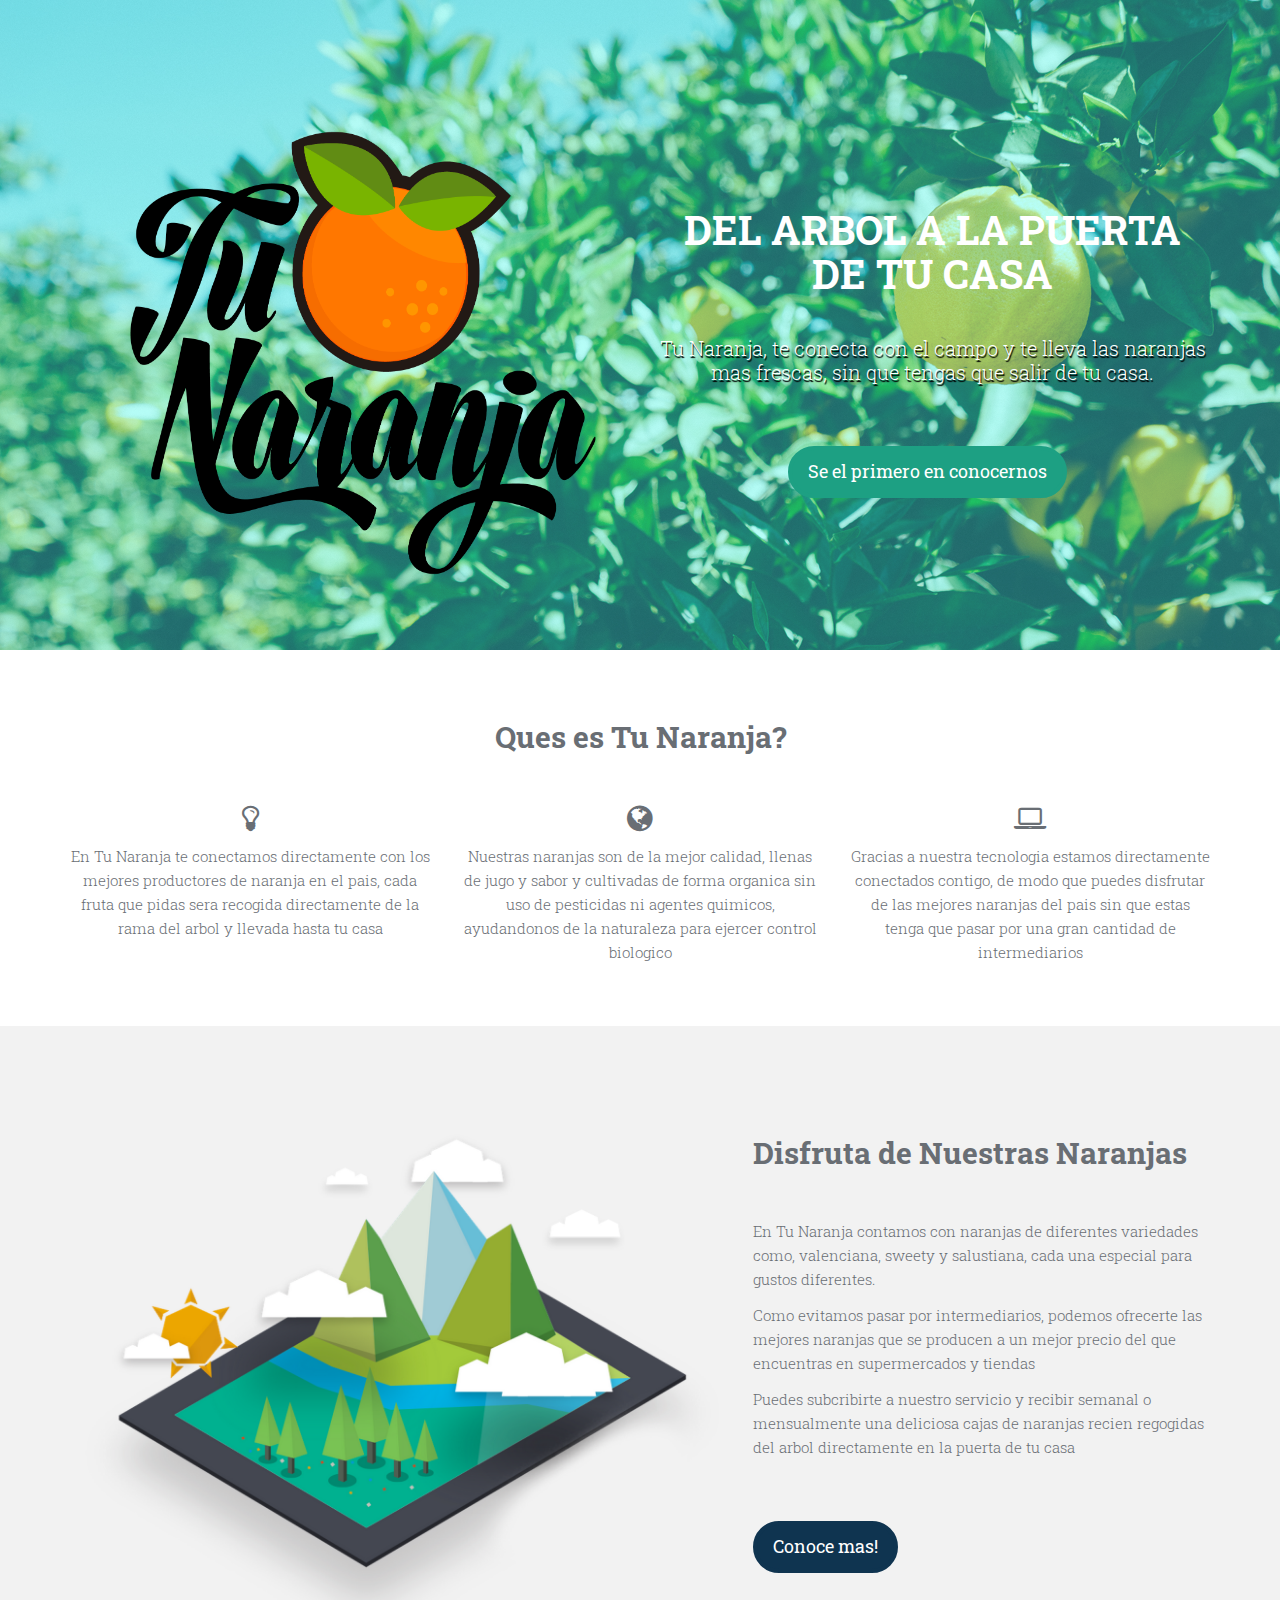
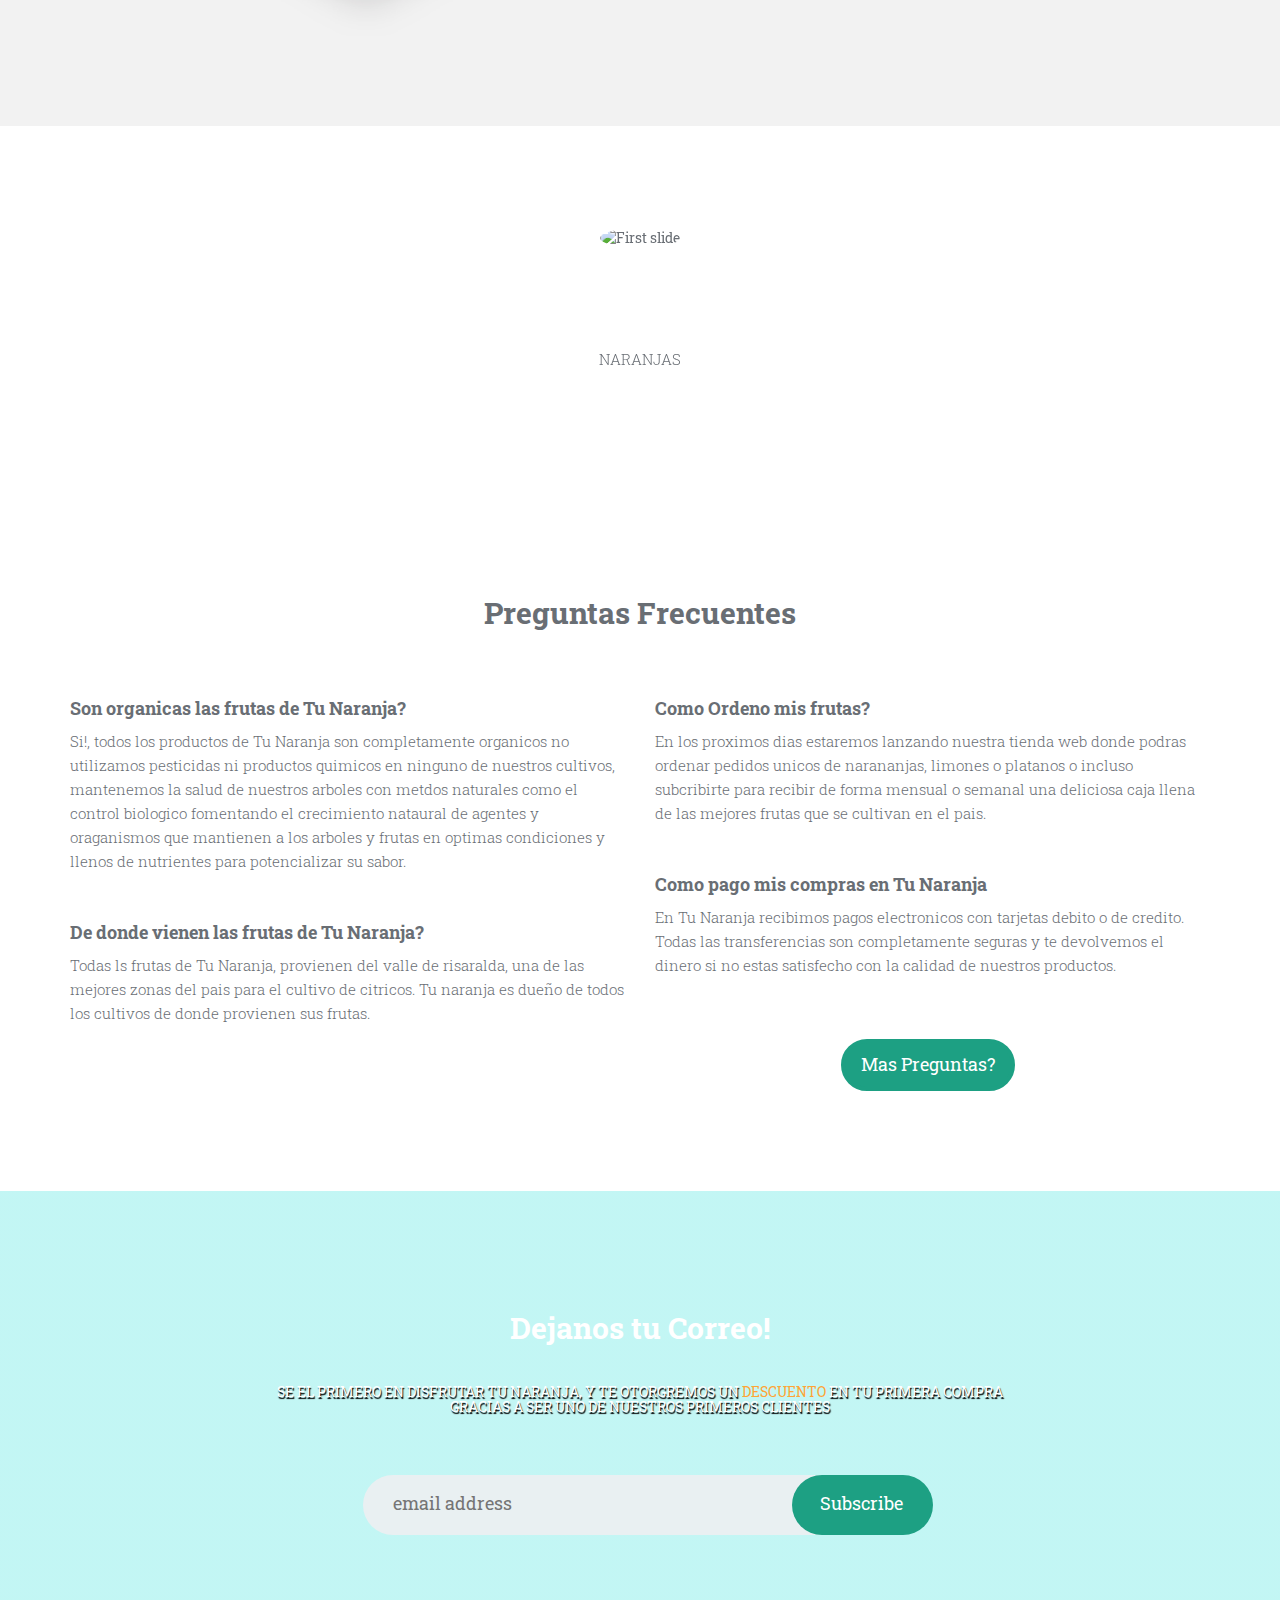
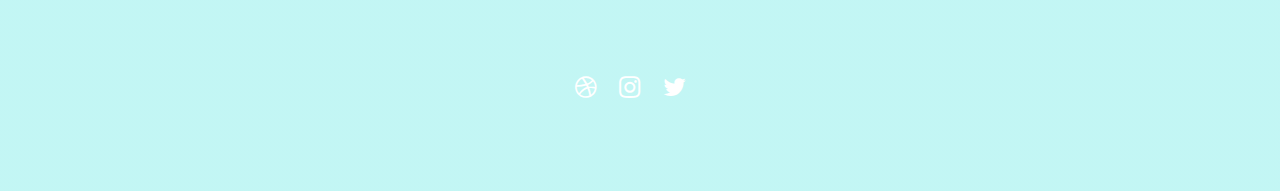
==== index.html @ 085b9b8a "Site updated to c21a17f" ====
<!doctype html>
<html>
  <head>
    <meta charset="utf-8">

    <!-- Always force latest IE rendering engine or request Chrome Frame -->
    <meta content="IE=edge,chrome=1" http-equiv="X-UA-Compatible">
    <link rel="stylesheet" href="http://maxcdn.bootstrapcdn.com/font-awesome/4.3.0/css/font-awesome.min.css">

    <!-- Use title if it's in the page YAML frontmatter -->
    <title>Tu Naranja</title>

    <link href="/stylesheets/normalize.css" rel="stylesheet" type="text/css" /><link href="/stylesheets/all.css" rel="stylesheet" type="text/css" /><link href="/stylesheets/bootstrap.css" rel="stylesheet" type="text/css" /><link href="/stylesheets/style.css" rel="stylesheet" type="text/css" />
    <script src="/javascripts/jquery.min.js" type="text/javascript"></script><script src="/javascripts/bootstrap.min.js" type="text/javascript"></script><script src="/javascripts/all.js" type="text/javascript"></script>
  </head>

  <body class="index">
    <div id="is" class="tinted-image-2">
      <div class="container">
        <div class="row" >
          <div class="col-lg-6 col-md-6 centered">
            <img id="logo" src="/images/logo.png" height="600px" alt="">
          </div>
          <div class="col-lg-6 col-md-6 centered" >
            <h1>DEL ARBOL A LA PUERTA DE TU CASA</h1>
            <p>Tu Naranja, te conecta con el campo y te lleva las naranjas
               mas frescas, sin que tengas que salir de tu casa.
            </p>
            <button class="btn btn-lg btn-green mtb" ><a href="#f" class="link">Se el primero en conocernos</a></button>
          </div>
        </div><!--/row -->
      </div><!--/container -->
    </div><!-- /.IS Wrap -->

    <div class="container">
      <div class="row mtb centered">
        <h2>Ques es Tu Naranja?</h2>
        <div class="icons-white-bg mt">
        <div class="col-md-4">
          <i class="fa fa-lightbulb-o"></i>
          <p>En Tu Naranja te conectamos directamente con los mejores productores de naranja en el pais, cada fruta que pidas sera recogida directamente de la rama del arbol y llevada hasta tu casa</p>
        </div><!--/col-md-4 -->

        <div class="col-md-4">
          <i class="fa fa-globe"></i>
          <p>Nuestras naranjas son de la mejor calidad, llenas de jugo y sabor y cultivadas de forma organica sin uso de pesticidas ni agentes quimicos, ayudandonos de la naturaleza para ejercer control biologico</p>
        </div><!--/col-md-4 -->

        <div class="col-md-4">
          <i class="fa fa-laptop"></i>
          <p>Gracias a nuestra tecnologia estamos directamente conectados contigo, de modo que puedes disfrutar de las mejores naranjas del pais sin que estas tenga que pasar por una gran cantidad de intermediarios</p>
        </div><!--/col-md-4 -->
        </div><!--/icons-white-bg -->

      </div><!--/row -->
    </div><!--/container -->

    <div id="gs">
      <div class="container">
      <div class="row mtb">
        <div class="col-md-7 centered">
          <img src="/images/forrest.png" alt="" class="img-responsive">
        </div><!--/col-md-7 -->

        <div class="col-md-5">
          <h2 class="mb">Disfruta de Nuestras Naranjas</h2>
          <p>En Tu Naranja contamos con naranjas de diferentes variedades como, valenciana, sweety y salustiana, cada una especial para gustos diferentes.</p>
          <p>Como evitamos pasar por intermediarios, podemos ofrecerte las mejores naranjas que se producen a un mejor precio del que encuentras en supermercados y tiendas</p>
          <p>Puedes subcribirte a nuestro servicio y recibir semanal o mensualmente una deliciosa cajas de naranjas recien regogidas del arbol directamente en la puerta de tu casa</p>
         <button class="btn btn-lg btn-blue mt"><a href="#f" class="link">Conoce mas!</a></button>
        </div><!--/col-md-5 -->

      </div><!--/row -->
      </div>
    </div><!--/Grey Section end -->

    <div id="mint" class="carousel slide" data-ride="carousel">
      <div class="col-md-6 col-md-offset-3">
        <!-- Carousel
        ================================================== -->
          <!-- Indicators -->
          <ol class="carousel-indicators">
            <li data-target="#mint" data-slide-to="0" class="active"></li>
            <li data-target="#mint" data-slide-to="1"></li>
            <!-- <li data-target="#mint" data-slide-to="2"></li> -->
          </ol>
          <div class="carousel-inner">
            <div class="item active">
              <div class="centered mtb">
                  <img src="http://tuscalorias.com/wp-content/uploads/2014/11/Naranja.jpg" class="img-circle" height="100" width="100" alt="First slide">
                <h4>Jugosas naranjas organicas, cultivadas en el valle de risaralda. Nuestras naranjas son mas dulces y mas saludables gracias a que utilizamos tecnologia y metodos cientificos para mantener la salud de los arboles en su mejor estado</h4>
                <p>NARANJAS</p>
          </div>
        </div>
        <!-- /item -->

            <div class="item">
              <div class="centered mtb">
                  <img src="http://www.soymamaentaconada.com/wp-content/uploads/2014/12/limon.jpg" class="img-circle" height="100" width="100" alt="First slide">
                <h4>Limones, que te haran darle un sabor inigualable a tus comidas,  </h4>
                <p>LIMONES</p>
          </div>
        </div>
        <!-- /item -->

<!--             <div class="item">
              <div class="centered mtb">
                  <img src="http://versveld.com/media/catalog/product/cache/1/image/9df78eab33525d08d6e5fb8d27136e95/p/l/platano_verde.jpg" class="img-circle" height="100" width="100" alt="First slide">
                <h4>Listos para acompañar tus almuerzos o comidas, </h4>
                <p>PLATANOS</p>
          </div>
        </div> --><!-- /item -->

      </div><!--/carousel-inner -->
      </div><!--/col-md-6 -->
    </div><!--/mint -->


    <div class="container">
      <div class="row mtb">
        <h2 class="centered">Preguntas Frecuentes</h2>

        <div class="col-md-6 mt">
          <h4>Son organicas las frutas de Tu Naranja?</h4>
          <p>Si!, todos los productos de Tu Naranja son completamente organicos
             no utilizamos pesticidas ni productos quimicos en ninguno de nuestros cultivos, mantenemos la salud de nuestros arboles con metdos naturales como el control biologico fomentando el crecimiento nataural de agentes y oraganismos que mantienen a los arboles y frutas en optimas condiciones y llenos de nutrientes para potencializar su sabor.
          </p>
          <h4 class="mt">De donde vienen las frutas de Tu Naranja?</h4>
          <p>Todas ls frutas de Tu Naranja, provienen del valle de risaralda, una de las mejores zonas del pais para el cultivo de citricos. Tu naranja es dueño de todos los cultivos de donde provienen sus frutas. </p>
        </div><!--/col-md-6 -->

        <div class="col-md-6 mt">
          <h4>Como Ordeno mis frutas?</h4>
          <p>En los proximos dias estaremos lanzando nuestra tienda web donde podras ordenar pedidos unicos de narananjas, limones o platanos o incluso subcribirte para recibir de forma mensual o semanal una deliciosa caja llena de las mejores frutas que se cultivan en el pais.</p>
          <h4 class="mt">Como pago mis compras en Tu Naranja</h4>
          <p>En Tu Naranja recibimos pagos electronicos con tarjetas debito o de credito. Todas las transferencias son completamente seguras y te devolvemos el dinero si no estas satisfecho con la calidad de nuestros productos. </p>
        </div>
        <div class="centered mtb">
          <button class="btn btn-lg btn-green mt"><a href="#f" class="link">Mas Preguntas?</a></button>
        </div><!--/col-md-6 -->

      </div><!--/row -->
    </div><!-- /container -->

    <div id="f" class="tinted-image">
      <div class="container">
        <div class="row centered mtb">
          <h2>Dejanos tu Correo!</h2>
          <h5>Se el primero en disfrutar Tu Naranja, y te otorgremos un <span>descuento</span> en tu primera compra <br>   gracias a ser uno de nuestros primeros clientes</h5>
          <div class="col-md-6 col-md-offset-3 mt">
          <form action="//tunaranja.us10.list-manage.com/subscribe/post?u=2afef4fc735283d3d973ec6bf&amp;id=1db7dfb58a" method="post" id="mc-embedded-subscribe-form" name="mc-embedded-subscribe-form" class="validate" target="_blank" novalidate>
              <div id="mc_embed_signup_scroll">
            <input type="email" value="" name="EMAIL" class="email subscribe-input" id="mce-EMAIL" placeholder="email address" required>
              <!-- real people should not fill this in and expect good things - do not remove this or risk form bot signups-->
              <button class="button btn btn-green2 subscribe-submit" type="submit" value="Subscribe" name="subscribe" id="mc-embedded-subscribe" >Subscribe</button>
              <div style="position: absolute; left: -5000px;"><input type="text" name="b_2afef4fc735283d3d973ec6bf_1db7dfb58a" tabindex="-1" value=""></div>
              </div>
          </form>
          <!-- <form action="//tunaranja.us10.list-manage.com/subscribe/post?u=2afef4fc735283d3d973ec6bf&amp;id=1db7dfb58a" method="post" id="mc-embedded-subscribe-form" name="mc-embedded-subscribe-form" class="validate" target="_blank" novalidate>
            <input name="email" type="email" value="" name="EMAIL" class="email subscribe-input" id="mce-EMAIL" placeholder="email address" required>
            <button class='btn btn-green2 subscribe-submit' value="Subscribe" name="subscribe" id="mc-embedded-subscribe">Subscribe</button>
          </form> -->
          </div><!--/col-md-6 -->
        </div><!--/row -->
        <div class="col-md-6 col-md-offset-3">
          <div class="social-icons">
            <a href="#"><i class="fa fa-dribbble"></i></a>
            <a href="#"><i class="fa fa-instagram"></i></a>
            <a href="#"><i class="fa fa-twitter"></i></a>
          </div>
        </div>
      </div><!--/container -->
    </div><!--/f -->


    <!-- Bootstrap core JavaScript
    ================================================== -->
    <!-- Placed at the end of the document so the pages load faster -->

    <!-- Begin MailChimp Signup Form -->
<!-- -->

<!--End mc_embed_signup-->    <!--End mc_embed_signup-->
    <script>
      (function(i,s,o,g,r,a,m){i['GoogleAnalyticsObject']=r;i[r]=i[r]||function(){
      (i[r].q=i[r].q||[]).push(arguments)},i[r].l=1*new Date();a=s.createElement(o),
      m=s.getElementsByTagName(o)[0];a.async=1;a.src=g;m.parentNode.insertBefore(a,m)
      })(window,document,'script','//www.google-analytics.com/analytics.js','ga');

      ga('create', 'UA-62094120-1', 'auto');
      ga('send', 'pageview');

    </script>
  </body>
</html>
---- stylesheets/style.css ----
/*
 * Author: Carlos Alvarez
 * URL: http://alvarez.is
 *
 * Project Name: Landing Sumo - Theme 1
 * URL: http://LandingSumo.com
 * Version: 1.0
 */

/*  ################################################################
  1. GENERAL STRUCTURES
################################################################# */


@import url("http://fonts.googleapis.com/css?family=Roboto+Slab:400,300,700&subset=latin,cyrillic-ext");

* {
  margin: 0;
  padding: 0px;
    font-family: 'Roboto Slab',Arial,sans-serif;
}
body {
  background: #fff;
  margin: 0;
  color: #696E74;
}

h1, h2, h3, h4, h5, h6 {
    font-family: 'Roboto Slab',Arial,sans-serif;
  font-weight: 700;
}

h5 {
  font-weight: 400;
  margin-top: 40px;
  text-shadow: 1px 2px 1px #000;
}



p {
  padding: 0;
  margin-bottom: 12px;
    font-family: 'Roboto Slab',Arial,sans-serif;
  font-weight: 300;
  font-size: 15px;
  line-height: 24px;
  color: #696E74;
  margin-top: 10px;
}

span {
  color: #FFA435;
  text-shadow: none;
}

#mensaje {
  color: #FFA435;
  text-shadow: none;
}

html,
body {
  height: 100%;
}

#logo {
  margin-left: 30px;
  margin-bottom: 30px;
  height: 450px;
  width: 500px;
}

.alignleft { float: left; }
.alignright { float: right; }
.aligncenter {
  margin-left: auto;
  margin-right: auto;
  display: block;
  clear: both;
}
.centered {text-align: center}
.mt {margin-top: 50px;}
.mb {margin-bottom: 50px;}
.mtb {margin-top: 50px; margin-bottom: 50px;}

.clear {
  clear: both;
  display: block;
  font-size: 0;
  height: 0;
  line-height: 0;
  width:100%;
}
::-moz-selection  {
  color: #fff;
  text-shadow:none;
  background:#2B2E31;
}
::selection {
  color: #fff;
  text-shadow:none;
  background:#2B2E31;
}
*,
*:after,
*:before {
  -webkit-box-sizing: border-box;
  -moz-box-sizing: border-box;
  box-sizing: border-box;
  padding: 0;
  margin: 0;
}
a {
  padding: 0;
  margin: 0;
  text-decoration: none;
  -webkit-transition: background-color .4s linear, color .4s linear;
  -moz-transition: background-color .4s linear, color .4s linear;
  -o-transition: background-color .4s linear, color .4s linear;
  -ms-transition: background-color .4s linear, color .4s linear;
  transition: background-color .4s linear, color .4s linear;
}
a:hover,
a:focus {
  text-decoration: none;
  color:#696E74;
}

/* Bootstrap Modifications */
.navbar-inverse {
  background-color: transparent;
  border-color: transparent;
}

/* BUtton Configuration */

.btn-green {
  border: 4px solid #1da083;
  border-radius: 60px;
  color: #fff;
  background: #1da083;
  -webkit-transition: none;
  -moz-transition: none;
  transition: none;
}

.btn-green:hover {
  background: transparent;
  color: #1da083
}

.btn-blue {
  border: 4px solid #0f3450;
  border-radius: 60px;
  color: #fff;
  background: #0f3450;
  -webkit-transition: none;
  -moz-transition: none;
  transition: none;
}

.btn-blue:hover {
  background: transparent;
  color: #0f3450
}

.btn-lg {
  margin-right: 10px;
}

/* Button used in the footer - contact form */
.btn-green2 {
  color: #fff;
  font-size: 18px;
  min-height: 60px;
  border-radius: 40px;
  text-decoration: none;
  display: inline-block;
  line-height: 24px;
  padding: 16px 30px 20px;
  z-index: 1;
  position: relative;
  border: none;
  background: #1da083;
}

.btn-green2:hover {
  background: #21b191;
  color: white;
}

/* Header Gradient */

#is {
  top: 0;
  width: 100%;
  min-height: 650px;
  position: relative;
  z-index: 1;
  color: #fff;
  padding-top: 10%;
  -webkit-background-size: 100%;
  -moz-background-size: 100%;
  -o-background-size: 100%;
  background-size: 100%;

  -webkit-background-size: cover;
  -moz-background-size: cover;
  -o-background-size: cover;
  background-size: cover;
  /*background-image: url(file:///Users/Juan/Downloads/BWSN1KKYV0.jpg);*/
}

#is h1 {
  color: white;
  text-transform: uppercase;
  font-size: 40px;
  margin-bottom: 40px;
  padding-top: 60px;
}

#is p {
  color: white;
  font-size: 20px;
  text-shadow: 1px 2px 1px #000;
}

/* Font Icons Styling for White Sections */
.icons-white-bg i {
  font-size: 30px;
}

/* Grey Section */

#gs {
  background-color: #f2f2f2;
  padding-top: 40px;
  padding-bottom: 40px;
}

/* Mint Section */
#mint {
  background: url(http://healthyfastfood.biz/wp-content/uploads/2014/09/mint-color-background.jpg) no-repeat center top;
  padding-top: 50px;
  text-align:center;
  background-attachment: relative;
  background-position: center center;
  min-height: 400px;
  width: 100%;

    -webkit-background-size: 100%;
    -moz-background-size: 100%;
    -o-background-size: 100%;
    background-size: 100%;

    -webkit-background-size: cover;
    -moz-background-size: cover;
    -o-background-size: cover;
    background-size: cover;
}

#mint h4 {
  font-weight: 300;
  color: white;
}

/* Footer Section */

.tinted-image {
  background:

    linear-gradient(
      rgba(55, 225, 219, 0.3),
      rgba(55, 225, 219, 0.3)
    ),
    /* bottom, image */
    url(../images/9FCDF4E1F5.jpg)
}

.tinted-image-2 {
  background:

    linear-gradient(
      rgba(75, 255, 239, 0.4),
      rgba(75, 255, 239, 0.4)
    ),
    /* bottom, image */
    url(../images/BWSN1KKYV0.jpg);
}
#f {

  padding-top: 50px;
  text-align:center;
  background-attachment: relative;
  background-position: center center;
  min-height: 600px;
  width: 100%;

    -webkit-background-size: 100%;
    -moz-background-size: 100%;
    -o-background-size: 100%;
    background-size: 100%;

    -webkit-background-size: cover;
    -moz-background-size: cover;
    -o-background-size: cover;
    background-size: cover;
}

#f h2 {
  color: white
}

#f h5 {
  color: white;
  text-transform: uppercase;
  font-weight: 400;
}

#f input {
  font-size: 18px;
  min-height: 60px;
  border-radius: 40px;
  line-height: 24px;
  padding: 16px 30px 20px;
  border: none;
  margin-bottom: 10px;
  background-color: #e9f0f2;
  -webkit-transition: background-color 0.2s;
  transition: background-color 0.2s;
}

#f .subscribe-input {
  float: left;
  width: 95%;
  text-align: left;
}

#f .subscribe-submit {
  position: absolute;
  right: 0;
  padding-left: 28px;
}

#f .social-icons {
  margin-top: 80px;
}

#f .social-icons i {
  font-size: 25px;
  margin-right: 20px;
}

#f .social-icons a {
  color: white;
}

#f .social-icons a:hover {
  color: #ccc;
}

.link {
   color: white;
   text-decoration: none;
   background-color: none;
}
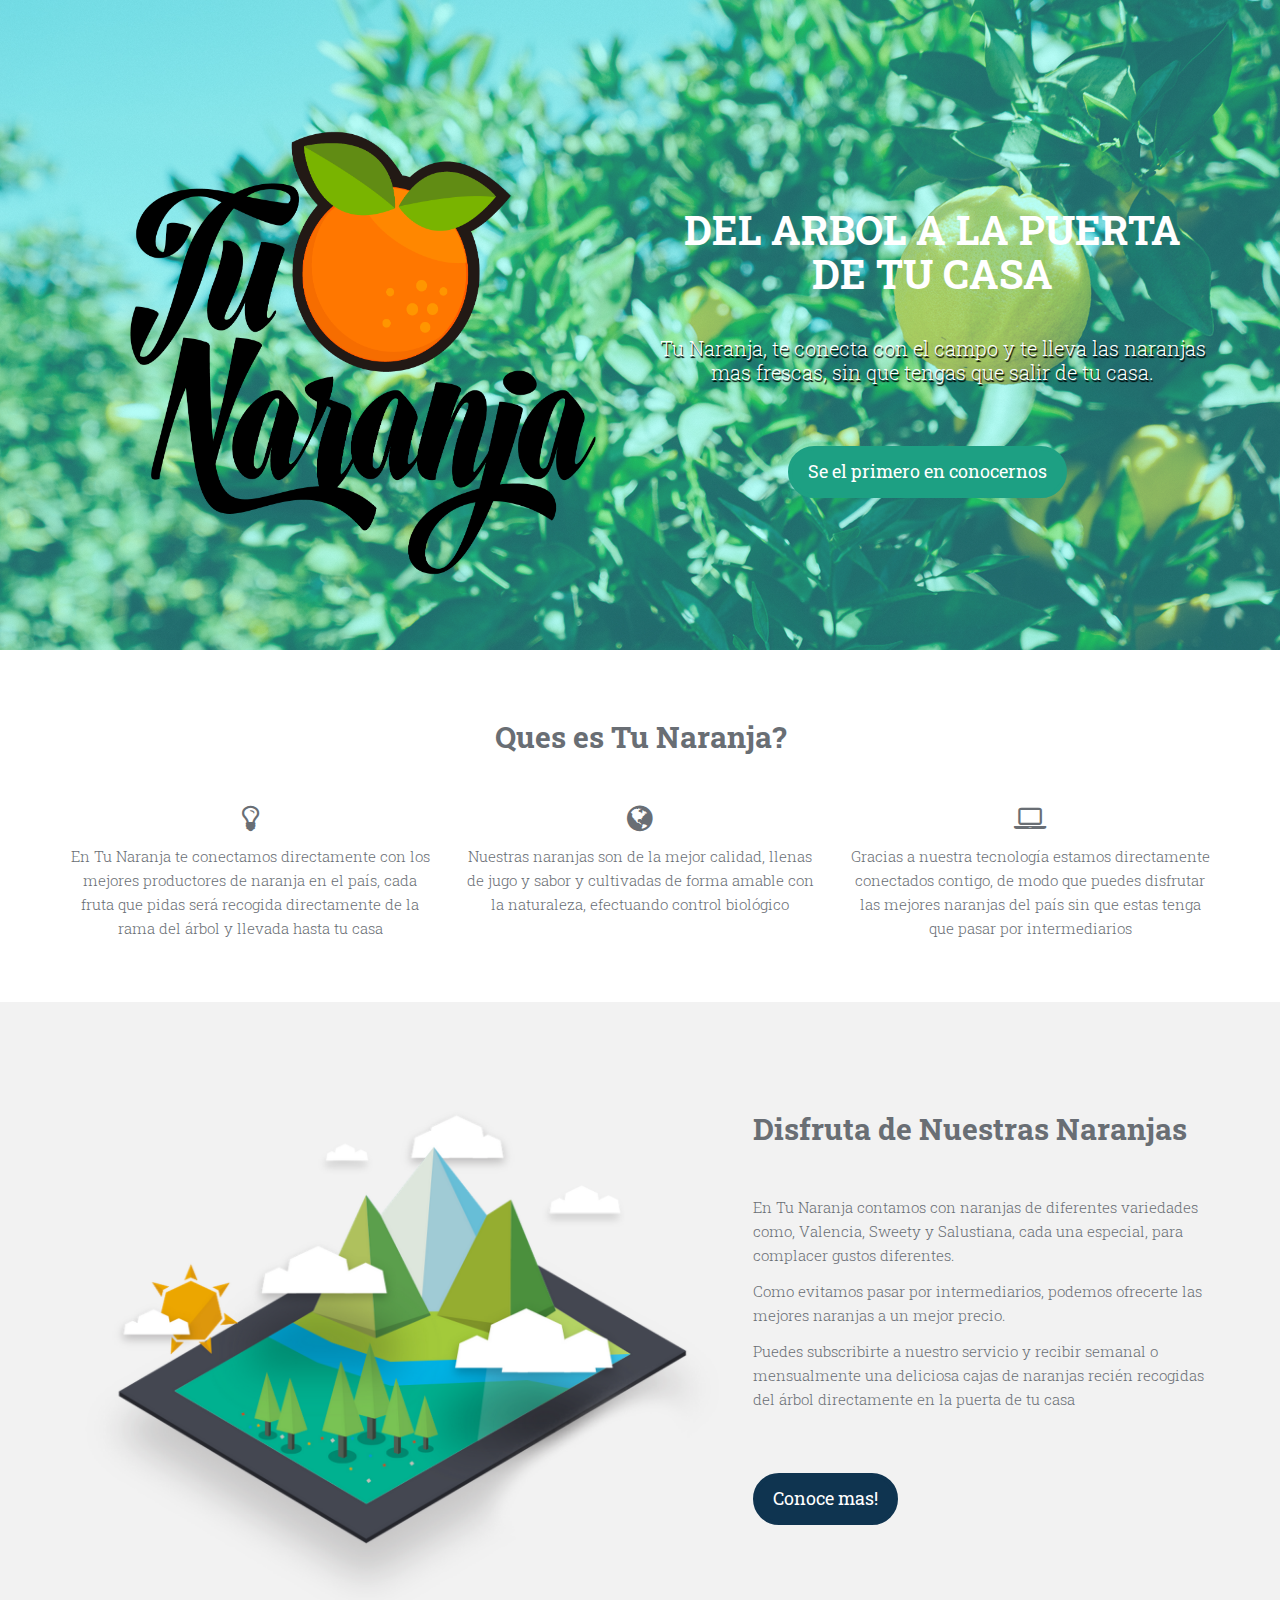
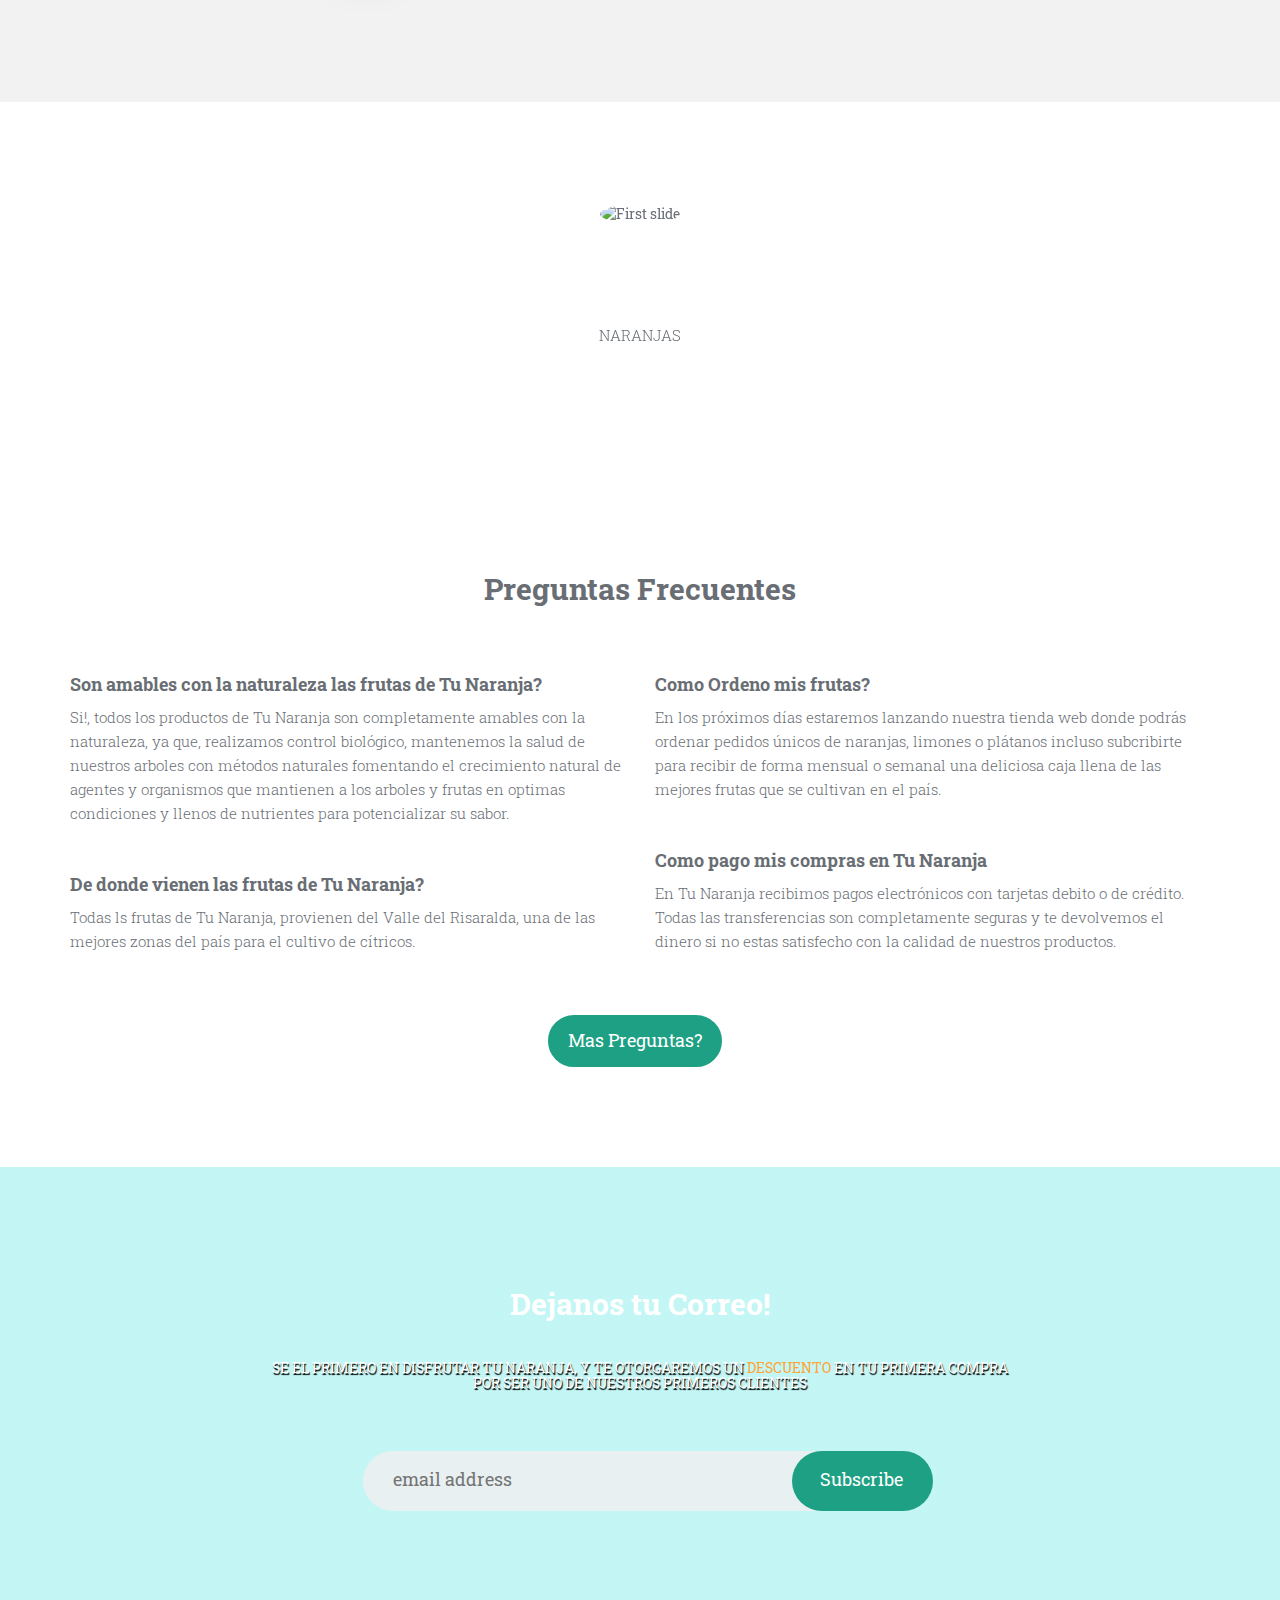
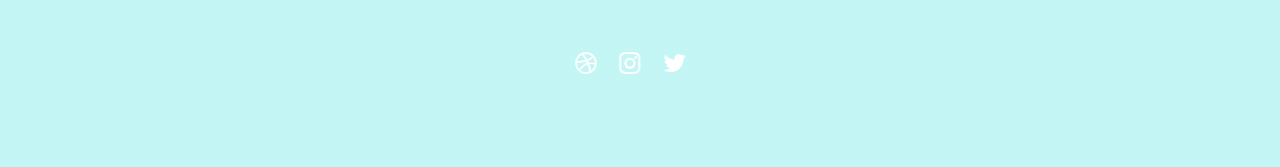
==== commit 2e216501: "Site updated to 2d5471f" ====
--- a/index.html
+++ b/index.html
@@ -10,16 +10,15 @@
     <!-- Use title if it's in the page YAML frontmatter -->
     <title>Tu Naranja</title>
 
-    <link href="/stylesheets/normalize.css" rel="stylesheet" type="text/css" /><link href="/stylesheets/all.css" rel="stylesheet" type="text/css" /><link href="/stylesheets/bootstrap.css" rel="stylesheet" type="text/css" /><link href="/stylesheets/style.css" rel="stylesheet" type="text/css" />
-    <script src="/javascripts/jquery.min.js" type="text/javascript"></script><script src="/javascripts/bootstrap.min.js" type="text/javascript"></script><script src="/javascripts/all.js" type="text/javascript"></script>
+    <link href="stylesheets/normalize.css" rel="stylesheet" type="text/css" /><link href="stylesheets/all.css" rel="stylesheet" type="text/css" /><link href="stylesheets/bootstrap.css" rel="stylesheet" type="text/css" /><link href="stylesheets/style.css" rel="stylesheet" type="text/css" />
+    <script src="javascripts/jquery.min.js" type="text/javascript"></script><script src="javascripts/bootstrap.min.js" type="text/javascript"></script><script src="javascripts/all.js" type="text/javascript"></script>
   </head>
-
   <body class="index">
     <div id="is" class="tinted-image-2">
       <div class="container">
         <div class="row" >
           <div class="col-lg-6 col-md-6 centered">
-            <img id="logo" src="/images/logo.png" height="600px" alt="">
+            <img id="logo" src="images/logo.png" height="600px" alt="">
           </div>
           <div class="col-lg-6 col-md-6 centered" >
             <h1>DEL ARBOL A LA PUERTA DE TU CASA</h1>
@@ -38,17 +37,17 @@
         <div class="icons-white-bg mt">
         <div class="col-md-4">
           <i class="fa fa-lightbulb-o"></i>
-          <p>En Tu Naranja te conectamos directamente con los mejores productores de naranja en el pais, cada fruta que pidas sera recogida directamente de la rama del arbol y llevada hasta tu casa</p>
+          <p>En Tu Naranja te conectamos directamente con los mejores productores de naranja en el país, cada fruta que pidas será recogida directamente de la rama del árbol y llevada hasta tu casa</p>
         </div><!--/col-md-4 -->
 
         <div class="col-md-4">
           <i class="fa fa-globe"></i>
-          <p>Nuestras naranjas son de la mejor calidad, llenas de jugo y sabor y cultivadas de forma organica sin uso de pesticidas ni agentes quimicos, ayudandonos de la naturaleza para ejercer control biologico</p>
+          <p>Nuestras naranjas son de la mejor calidad, llenas de jugo y sabor y cultivadas de forma amable con la naturaleza, efectuando control biológico</p>
         </div><!--/col-md-4 -->
 
         <div class="col-md-4">
           <i class="fa fa-laptop"></i>
-          <p>Gracias a nuestra tecnologia estamos directamente conectados contigo, de modo que puedes disfrutar de las mejores naranjas del pais sin que estas tenga que pasar por una gran cantidad de intermediarios</p>
+          <p>Gracias a nuestra tecnología estamos directamente conectados contigo, de modo que puedes disfrutar las mejores naranjas del país sin que estas tenga que pasar por intermediarios</p>
         </div><!--/col-md-4 -->
         </div><!--/icons-white-bg -->
 
@@ -56,23 +55,23 @@
     </div><!--/container -->
 
     <div id="gs">
-      <div class="container">
-      <div class="row mtb">
-        <div class="col-md-7 centered">
-          <img src="/images/forrest.png" alt="" class="img-responsive">
-        </div><!--/col-md-7 -->
+       <div class="container">
+       <div class="row mtb">
+         <div class="col-md-7 centered">
+           <img src="images/forrest.png" alt="" class="img-responsive">
+         </div><!--/col-md-7 -->
 
-        <div class="col-md-5">
-          <h2 class="mb">Disfruta de Nuestras Naranjas</h2>
-          <p>En Tu Naranja contamos con naranjas de diferentes variedades como, valenciana, sweety y salustiana, cada una especial para gustos diferentes.</p>
-          <p>Como evitamos pasar por intermediarios, podemos ofrecerte las mejores naranjas que se producen a un mejor precio del que encuentras en supermercados y tiendas</p>
-          <p>Puedes subcribirte a nuestro servicio y recibir semanal o mensualmente una deliciosa cajas de naranjas recien regogidas del arbol directamente en la puerta de tu casa</p>
-         <button class="btn btn-lg btn-blue mt"><a href="#f" class="link">Conoce mas!</a></button>
-        </div><!--/col-md-5 -->
+         <div class="col-md-5">
+           <h2 class="mb">Disfruta de Nuestras Naranjas</h2>
+           <p>En Tu Naranja contamos con naranjas de diferentes variedades como, Valencia, Sweety y Salustiana, cada una especial, para complacer gustos diferentes.</p>
+           <p>Como evitamos pasar por intermediarios, podemos ofrecerte las mejores naranjas a un mejor precio. </p>
+           <p>Puedes subscribirte a nuestro servicio y recibir semanal o mensualmente una deliciosa cajas de naranjas recién recogidas del árbol directamente en la puerta de tu casa</p>
+          <button class="btn btn-lg btn-blue mt"><a href="#f" class="link">Conoce mas!</a></button>
+         </div><!--/col-md-5 -->
 
-      </div><!--/row -->
-      </div>
-    </div><!--/Grey Section end -->
+       </div><!--/row -->
+       </div>
+     </div><!--/Grey Section end -->
 
     <div id="mint" class="carousel slide" data-ride="carousel">
       <div class="col-md-6 col-md-offset-3">
@@ -121,19 +120,18 @@
         <h2 class="centered">Preguntas Frecuentes</h2>
 
         <div class="col-md-6 mt">
-          <h4>Son organicas las frutas de Tu Naranja?</h4>
-          <p>Si!, todos los productos de Tu Naranja son completamente organicos
-             no utilizamos pesticidas ni productos quimicos en ninguno de nuestros cultivos, mantenemos la salud de nuestros arboles con metdos naturales como el control biologico fomentando el crecimiento nataural de agentes y oraganismos que mantienen a los arboles y frutas en optimas condiciones y llenos de nutrientes para potencializar su sabor.
+          <h4>Son amables con la naturaleza las frutas de Tu Naranja?</h4>
+          <p>Si!, todos los productos de Tu Naranja son completamente amables con la naturaleza, ya que, realizamos control biológico, mantenemos la salud de nuestros arboles con métodos naturales fomentando el crecimiento natural de agentes y organismos que mantienen a los arboles y frutas en optimas condiciones y llenos de nutrientes para potencializar su sabor.
           </p>
           <h4 class="mt">De donde vienen las frutas de Tu Naranja?</h4>
-          <p>Todas ls frutas de Tu Naranja, provienen del valle de risaralda, una de las mejores zonas del pais para el cultivo de citricos. Tu naranja es dueño de todos los cultivos de donde provienen sus frutas. </p>
+          <p>Todas ls frutas de Tu Naranja, provienen del Valle del Risaralda, una de las mejores zonas del país para el cultivo de cítricos.</p>
         </div><!--/col-md-6 -->
 
         <div class="col-md-6 mt">
           <h4>Como Ordeno mis frutas?</h4>
-          <p>En los proximos dias estaremos lanzando nuestra tienda web donde podras ordenar pedidos unicos de narananjas, limones o platanos o incluso subcribirte para recibir de forma mensual o semanal una deliciosa caja llena de las mejores frutas que se cultivan en el pais.</p>
+          <p>En los próximos días estaremos lanzando nuestra tienda web donde podrás ordenar pedidos únicos de naranjas, limones o plátanos  incluso subcribirte para recibir de forma mensual o semanal una deliciosa caja llena de las mejores frutas que se cultivan en el país.</p>
           <h4 class="mt">Como pago mis compras en Tu Naranja</h4>
-          <p>En Tu Naranja recibimos pagos electronicos con tarjetas debito o de credito. Todas las transferencias son completamente seguras y te devolvemos el dinero si no estas satisfecho con la calidad de nuestros productos. </p>
+          <p>En Tu Naranja recibimos pagos electrónicos con tarjetas debito o de crédito. Todas las transferencias son completamente seguras y te devolvemos el dinero si no estas satisfecho con la calidad de nuestros productos.</p>
         </div>
         <div class="centered mtb">
           <button class="btn btn-lg btn-green mt"><a href="#f" class="link">Mas Preguntas?</a></button>
@@ -146,7 +144,7 @@
       <div class="container">
         <div class="row centered mtb">
           <h2>Dejanos tu Correo!</h2>
-          <h5>Se el primero en disfrutar Tu Naranja, y te otorgremos un <span>descuento</span> en tu primera compra <br>   gracias a ser uno de nuestros primeros clientes</h5>
+          <h5>Se el primero en disfrutar Tu Naranja, y te otorgaremos un <span>descuento</span> en tu primera compra <br> por ser uno de nuestros primeros clientes</h5>
           <div class="col-md-6 col-md-offset-3 mt">
           <form action="//tunaranja.us10.list-manage.com/subscribe/post?u=2afef4fc735283d3d973ec6bf&amp;id=1db7dfb58a" method="post" id="mc-embedded-subscribe-form" name="mc-embedded-subscribe-form" class="validate" target="_blank" novalidate>
               <div id="mc_embed_signup_scroll">
@@ -181,15 +179,13 @@
 <!-- -->
 
 <!--End mc_embed_signup-->    <!--End mc_embed_signup-->
-    <script>
-      (function(i,s,o,g,r,a,m){i['GoogleAnalyticsObject']=r;i[r]=i[r]||function(){
-      (i[r].q=i[r].q||[]).push(arguments)},i[r].l=1*new Date();a=s.createElement(o),
-      m=s.getElementsByTagName(o)[0];a.async=1;a.src=g;m.parentNode.insertBefore(a,m)
-      })(window,document,'script','//www.google-analytics.com/analytics.js','ga');
-
-      ga('create', 'UA-62094120-1', 'auto');
-      ga('send', 'pageview');
-
-    </script>
+    <script type="text/javascript">
+  (function(i,s,o,g,r,a,m){i['GoogleAnalyticsObject']=r;i[r]=i[r]||function(){
+  (i[r].q=i[r].q||[]).push(arguments)},i[r].l=1*new Date();a=s.createElement(o),
+  m=s.getElementsByTagName(o)[0];a.async=1;a.src=g;m.parentNode.insertBefore(a,m)
+  })(window,document,'script','//www.google-analytics.com/analytics.js','ga');
+  ga('create', 'UA-62094120-1', 'auto');
+  ga('send', 'pageview');
+</script>
   </body>
 </html>